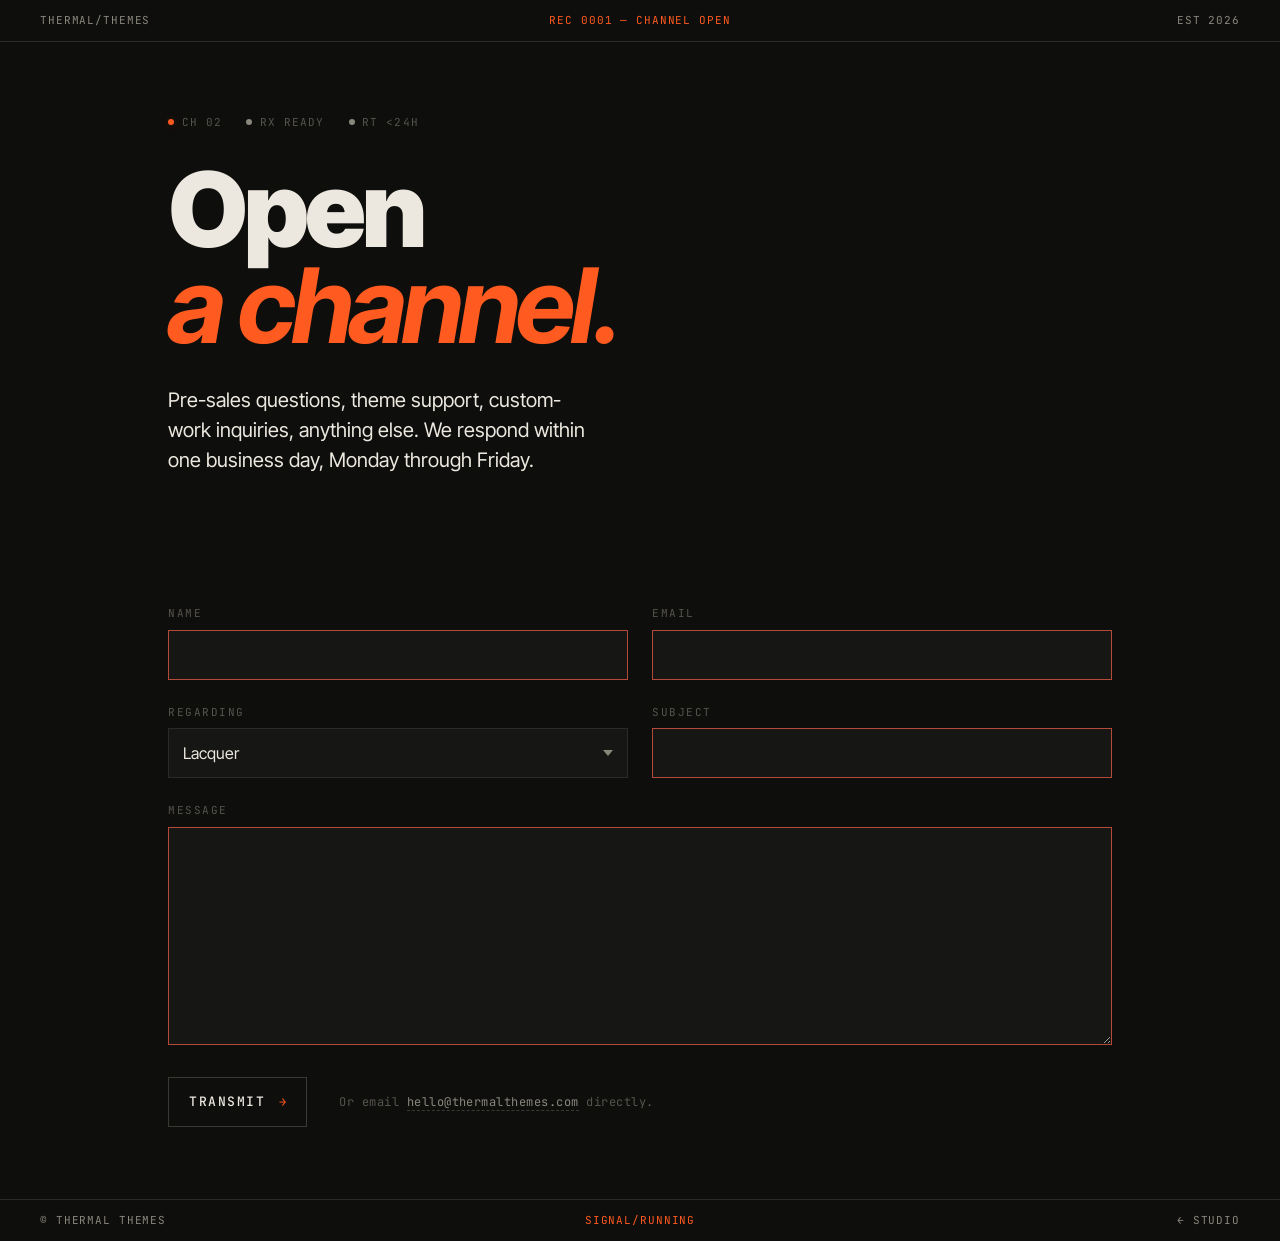
==== contact/index.html @ 706a57d7 "feat: add /contact page with Formspree backend Closes §21 of Theme Store policy (Documentation and c" ====
<!DOCTYPE html>
<html lang="en">
<head>
  <meta charset="UTF-8">
  <meta name="viewport" content="width=device-width, initial-scale=1.0">
  <title>Contact — Thermal Themes</title>
  <meta name="description" content="Contact Thermal Themes. Pre-sales questions, theme support, custom work inquiries. Response within one business day.">
  <link rel="preconnect" href="https://fonts.googleapis.com">
  <link rel="preconnect" href="https://fonts.gstatic.com" crossorigin>
  <link rel="stylesheet" href="https://fonts.googleapis.com/css2?family=JetBrains+Mono:wght@400;500;700&family=Inter+Tight:wght@400;500;700;900&display=swap">
  <link rel="stylesheet" href="/style.css">
</head>
<body>
  <div class="grain"></div>

  <header class="bar bar--top">
    <a class="bar__item bar__link" href="/">THERMAL/THEMES</a>
    <span class="bar__item bar__item--center">REC 0001 — CHANNEL OPEN</span>
    <span class="bar__item bar__item--right">EST 2026</span>
  </header>

  <main class="stage">

    <section class="hero">
      <div class="hero__chrome">
        <span class="tick">CH 02</span>
        <span class="tick">RX READY</span>
        <span class="tick">RT &lt;24H</span>
      </div>
      <h1 class="hero__title">
        <span class="hero__line">Open</span>
        <span class="hero__line hero__line--accent">a channel.</span>
      </h1>
      <p class="hero__lede">
        Pre-sales questions, theme support, custom-work inquiries, anything else. We respond within one business day, Monday through Friday.
      </p>
    </section>

    <section class="form-section" aria-label="Contact form">
      <form class="form" action="https://formspree.io/f/FORMSPREE_FORM_ID" method="POST" novalidate>
        <input type="hidden" name="_next" value="https://thermalthemes.com/contact/thanks/">
        <input type="hidden" name="_subject" value="thermalthemes.com — new contact form submission">

        <div class="form__row">
          <div class="field">
            <label class="field__label" for="name">NAME</label>
            <input class="field__input" type="text" id="name" name="name" required autocomplete="name">
          </div>
          <div class="field">
            <label class="field__label" for="email">EMAIL</label>
            <input class="field__input" type="email" id="email" name="email" required autocomplete="email">
          </div>
        </div>

        <div class="form__row">
          <div class="field">
            <label class="field__label" for="theme">REGARDING</label>
            <select class="field__input field__input--select" id="theme" name="theme" required>
              <option value="Lacquer">Lacquer</option>
              <option value="Pre-sales question">Pre-sales question</option>
              <option value="Custom work">Custom work</option>
              <option value="Other">Other</option>
            </select>
          </div>
          <div class="field">
            <label class="field__label" for="subject">SUBJECT</label>
            <input class="field__input" type="text" id="subject" name="subject" required>
          </div>
        </div>

        <div class="field">
          <label class="field__label" for="message">MESSAGE</label>
          <textarea class="field__input field__input--textarea" id="message" name="message" rows="8" required></textarea>
        </div>

        <div class="field field--honeypot" aria-hidden="true">
          <label for="_gotcha">Leave this field empty if you're human</label>
          <input type="text" id="_gotcha" name="_gotcha" tabindex="-1" autocomplete="off">
        </div>

        <div class="form__footer">
          <button class="cta cta--submit" type="submit">
            <span class="cta__label">Transmit</span>
            <span class="cta__addr">→</span>
          </button>
          <p class="form__note">
            Or email <a class="form__email" href="mailto:hello@thermalthemes.com">hello@thermalthemes.com</a> directly.
          </p>
        </div>
      </form>
    </section>

  </main>

  <footer class="bar bar--bottom">
    <span class="bar__item">© THERMAL THEMES</span>
    <span class="bar__item bar__item--center">SIGNAL/RUNNING</span>
    <a class="bar__item bar__item--right bar__link" href="/">← STUDIO</a>
  </footer>
</body>
</html>
---- style.css ----
/* ─────────────────────────────────────────────────────────────
   THERMAL THEMES — instrumentation register
   Dark stage. Mono data. Single heat accent. Real swing.
   ───────────────────────────────────────────────────────────── */

:root {
  --bg:        #0e0e0c;       /* deep neutral, slightly warm */
  --bg-2:      #161614;
  --line:      #2a2a26;
  --line-hot:  #3a3a34;
  --ink:       #ece8df;       /* warm bone */
  --ink-mid:   #8a877d;
  --ink-dim:   #56544c;
  --heat:      #ff5a1f;       /* the one accent. don't add more. */
  --heat-low:  #ff5a1f33;

  --mono: "JetBrains Mono", "SF Mono", ui-monospace, monospace;
  --display: "Inter Tight", system-ui, sans-serif;

  --gutter: clamp(1.25rem, 4vw, 2.5rem);
  --measure: 64rem;
}

* { box-sizing: border-box; margin: 0; padding: 0; }

html { font-size: 16px; -webkit-text-size-adjust: 100%; }

body {
  background: var(--bg);
  color: var(--ink);
  font-family: var(--display);
  font-weight: 400;
  line-height: 1.5;
  font-feature-settings: "kern", "liga", "ss01";
  -webkit-font-smoothing: antialiased;
  -moz-osx-font-smoothing: grayscale;
  min-height: 100vh;
  display: flex;
  flex-direction: column;
  position: relative;
  overflow-x: hidden;
}

::selection { background: var(--heat); color: var(--bg); }

/* ─── Grain overlay ──────────────────────────────────────── */

.grain {
  position: fixed;
  inset: 0;
  pointer-events: none;
  z-index: 1;
  opacity: 0.06;
  mix-blend-mode: overlay;
  background-image: url("data:image/svg+xml;utf8,<svg xmlns='http://www.w3.org/2000/svg' width='200' height='200'><filter id='n'><feTurbulence type='fractalNoise' baseFrequency='0.9' numOctaves='2' stitchTiles='stitch'/><feColorMatrix values='0 0 0 0 0 0 0 0 0 0 0 0 0 0 0 0 0 0 0.5 0'/></filter><rect width='200' height='200' filter='url(%23n)'/></svg>");
}

/* ─── Top / Bottom system bars ───────────────────────────── */

.bar {
  position: relative;
  z-index: 2;
  display: grid;
  grid-template-columns: 1fr 1fr 1fr;
  align-items: center;
  padding: 0.75rem var(--gutter);
  font-family: var(--mono);
  font-size: 0.6875rem;
  letter-spacing: 0.08em;
  color: var(--ink-mid);
  border-bottom: 1px solid var(--line);
}

.bar--bottom {
  border-bottom: none;
  border-top: 1px solid var(--line);
  margin-top: auto;
}

.bar__item--center { text-align: center; color: var(--heat); }
.bar__item--right  { text-align: right; }

/* ─── Stage ──────────────────────────────────────────────── */

.stage {
  position: relative;
  z-index: 2;
  width: 100%;
  max-width: var(--measure);
  margin: 0 auto;
  padding: clamp(3rem, 8vh, 5rem) var(--gutter);
  display: flex;
  flex-direction: column;
  gap: clamp(4rem, 10vh, 7rem);
}

/* ─── Hero ───────────────────────────────────────────────── */

.hero { position: relative; }

.hero__chrome {
  display: flex;
  gap: 1.5rem;
  margin-bottom: 2rem;
  font-family: var(--mono);
  font-size: 0.6875rem;
  letter-spacing: 0.1em;
}

.tick {
  color: var(--ink-dim);
  position: relative;
  padding-left: 0.85rem;
}

.tick::before {
  content: "";
  position: absolute;
  left: 0;
  top: 50%;
  width: 6px;
  height: 6px;
  background: var(--heat);
  border-radius: 50%;
  transform: translateY(-50%);
  box-shadow: 0 0 8px var(--heat-low);
}

.tick:nth-child(2)::before { background: var(--ink-mid); box-shadow: none; }
.tick:nth-child(3)::before { background: var(--ink-mid); box-shadow: none; }

.hero__title {
  font-family: var(--display);
  font-weight: 900;
  font-size: clamp(2.75rem, 9vw, 6.5rem);
  line-height: 0.92;
  letter-spacing: -0.04em;
  margin-bottom: 2rem;
}

.hero__line { display: block; }

.hero__line--accent {
  color: var(--heat);
  font-style: italic;
  font-weight: 700;
}

.hero__lede {
  max-width: 36ch;
  font-size: clamp(1.0625rem, 1.8vw, 1.25rem);
  line-height: 1.5;
  color: var(--ink);
  margin-bottom: 2.5rem;
}

.hero__meta { display: flex; align-items: center; gap: 2rem; flex-wrap: wrap; }

.cta {
  display: inline-flex;
  align-items: baseline;
  gap: 0.85rem;
  padding: 0.9rem 1.25rem;
  border: 1px solid var(--line-hot);
  text-decoration: none;
  font-family: var(--mono);
  font-size: 0.8125rem;
  letter-spacing: 0.04em;
  color: var(--ink);
  transition: border-color 200ms ease, background 200ms ease;
}

.cta:hover {
  border-color: var(--heat);
  background: rgba(255, 90, 31, 0.04);
}

.cta__label {
  text-transform: uppercase;
  letter-spacing: 0.12em;
  font-weight: 500;
}

.cta__addr {
  color: var(--heat);
  font-size: 0.75rem;
  letter-spacing: 0.02em;
}

/* ─── Readout (status rows) ──────────────────────────────── */

.readout {
  border-top: 1px solid var(--line);
  border-bottom: 1px solid var(--line);
  padding: 0.5rem 0;
}

.readout__row {
  display: grid;
  grid-template-columns: 8.5rem 1fr;
  gap: 1.5rem;
  padding: 1rem 0;
  border-bottom: 1px dashed var(--line);
  align-items: baseline;
}

.readout__row:last-child { border-bottom: none; }

.readout__key {
  font-family: var(--mono);
  font-size: 0.6875rem;
  letter-spacing: 0.14em;
  color: var(--ink-dim);
  text-transform: uppercase;
}

.readout__val {
  font-family: var(--display);
  font-size: 1.0625rem;
  line-height: 1.45;
  color: var(--ink);
}

/* ─── Current build ──────────────────────────────────────── */

.dev { position: relative; }

.dev__head {
  display: flex;
  justify-content: space-between;
  align-items: center;
  margin-bottom: 1.25rem;
  font-family: var(--mono);
  font-size: 0.6875rem;
  letter-spacing: 0.14em;
  color: var(--ink-dim);
  text-transform: uppercase;
}

.dev__id { color: var(--heat); }

.dev__title {
  font-family: var(--display);
  font-weight: 700;
  font-size: clamp(1.875rem, 4vw, 2.75rem);
  line-height: 1;
  letter-spacing: -0.025em;
  margin-bottom: 1.25rem;
}

.dev__copy {
  max-width: 50ch;
  font-size: 1.0625rem;
  line-height: 1.55;
  color: var(--ink);
  margin-bottom: 2.5rem;
}

.dev__bars {
  display: grid;
  gap: 0.85rem;
  max-width: 40rem;
}

.dev__bar {
  display: grid;
  grid-template-columns: 9rem 1fr 2.5rem;
  align-items: center;
  gap: 1rem;
  font-family: var(--mono);
  font-size: 0.6875rem;
  letter-spacing: 0.08em;
}

.dev__bar-label { color: var(--ink-mid); text-transform: uppercase; }

.dev__bar-track {
  height: 4px;
  background: var(--bg-2);
  border: 1px solid var(--line);
  position: relative;
  overflow: hidden;
}

.dev__bar-fill {
  height: 100%;
  width: var(--w);
  background: var(--heat);
  box-shadow: 0 0 8px var(--heat-low);
  animation: fill 1.4s cubic-bezier(.2, .8, .2, 1) forwards;
  transform-origin: left;
}

@keyframes fill {
  from { transform: scaleX(0); }
  to   { transform: scaleX(1); }
}

.dev__bar-val { color: var(--ink); text-align: right; font-weight: 500; }

.dev__bar:nth-child(1) .dev__bar-fill { animation-delay: 0.1s; }
.dev__bar:nth-child(2) .dev__bar-fill { animation-delay: 0.25s; }
.dev__bar:nth-child(3) .dev__bar-fill { animation-delay: 0.4s; }
.dev__bar:nth-child(4) .dev__bar-fill { animation-delay: 0.55s; }

/* When fill is 0%, no animation needed — stays empty */
.dev__bar-fill[style*="--w: 0%"] { animation: none; }

/* ─── Contact ────────────────────────────────────────────── */

.contact {
  border-top: 1px solid var(--line);
  padding-top: 3rem;
}

.contact__pre {
  font-family: var(--display);
  font-size: 1.0625rem;
  color: var(--ink-mid);
  max-width: 50ch;
  margin-bottom: 1.25rem;
}

.contact__link {
  display: inline-block;
  font-family: var(--display);
  font-weight: 700;
  font-size: clamp(1.75rem, 4.5vw, 2.75rem);
  letter-spacing: -0.025em;
  color: var(--heat);
  text-decoration: none;
  border-bottom: 2px solid transparent;
  padding-bottom: 0.1em;
  transition: border-color 200ms ease;
  margin-bottom: 1.25rem;
}

.contact__link:hover {
  border-bottom-color: var(--heat);
}

.contact__sub {
  font-family: var(--mono);
  font-size: 0.8125rem;
  letter-spacing: 0.04em;
  color: var(--ink-dim);
}

.contact__sub-link {
  color: var(--ink-mid);
  text-decoration: none;
  border-bottom: 1px dashed var(--line-hot);
  transition: color 200ms ease, border-color 200ms ease;
}

.contact__sub-link:hover {
  color: var(--heat);
  border-bottom-color: var(--heat);
}

/* ─── Bar link ───────────────────────────────────────────── */

.bar__link {
  color: inherit;
  text-decoration: none;
  transition: color 200ms ease;
}

.bar__link:hover { color: var(--heat); }

/* ─── Contact form ───────────────────────────────────────── */

.form-section { position: relative; }

.form {
  display: grid;
  gap: 1.5rem;
}

.form__row {
  display: grid;
  grid-template-columns: 1fr 1fr;
  gap: 1.5rem;
}

.field { display: flex; flex-direction: column; gap: 0.5rem; position: relative; }

.field__label {
  font-family: var(--mono);
  font-size: 0.6875rem;
  letter-spacing: 0.14em;
  color: var(--ink-dim);
  text-transform: uppercase;
}

.field__input {
  font-family: var(--display);
  font-size: 1rem;
  line-height: 1.5;
  color: var(--ink);
  background: var(--bg-2);
  border: 1px solid var(--line);
  border-radius: 0;
  padding: 0.75rem 0.85rem;
  width: 100%;
  transition: border-color 200ms ease, background 200ms ease;
  appearance: none;
  -webkit-appearance: none;
}

.field__input:hover  { border-color: var(--line-hot); }
.field__input:focus  {
  outline: none;
  border-color: var(--heat);
  background: rgba(255, 90, 31, 0.04);
}

.field__input::placeholder { color: var(--ink-dim); }

.field__input--textarea {
  resize: vertical;
  min-height: 8rem;
  font-family: var(--display);
}

.field__input--select {
  background-image: url("data:image/svg+xml;utf8,<svg xmlns='http://www.w3.org/2000/svg' width='10' height='6' viewBox='0 0 10 6'><path fill='%238a877d' d='M0 0l5 6 5-6z'/></svg>");
  background-repeat: no-repeat;
  background-position: right 0.85rem center;
  padding-right: 2.25rem;
  cursor: pointer;
}

.field__input--select:focus {
  background-image: url("data:image/svg+xml;utf8,<svg xmlns='http://www.w3.org/2000/svg' width='10' height='6' viewBox='0 0 10 6'><path fill='%23ff5a1f' d='M0 0l5 6 5-6z'/></svg>");
}

.field__input:invalid:not(:placeholder-shown):not(:focus) {
  border-color: #b54a3a;
}

/* Honeypot — visually hidden, accessibility hidden, off-screen */
.field--honeypot {
  position: absolute;
  left: -9999px;
  top: -9999px;
  opacity: 0;
  pointer-events: none;
  height: 0;
  width: 0;
  overflow: hidden;
}

.form__footer {
  display: flex;
  align-items: center;
  gap: 2rem;
  flex-wrap: wrap;
  margin-top: 0.5rem;
}

.cta--submit {
  cursor: pointer;
  background: transparent;
  font: inherit;
  font-family: var(--mono);
  font-size: 0.8125rem;
  letter-spacing: 0.04em;
}

.form__note {
  font-family: var(--mono);
  font-size: 0.75rem;
  letter-spacing: 0.04em;
  color: var(--ink-dim);
  margin: 0;
}

.form__email {
  color: var(--ink-mid);
  text-decoration: none;
  border-bottom: 1px dashed var(--line-hot);
  transition: color 200ms ease, border-color 200ms ease;
}

.form__email:hover {
  color: var(--heat);
  border-bottom-color: var(--heat);
}

/* ─── Mobile tightening ──────────────────────────────────── */

@media (max-width: 600px) {
  .bar__item--center { display: none; }
  .bar { grid-template-columns: 1fr 1fr; }

  .hero__chrome { gap: 1rem; flex-wrap: wrap; }

  .readout__row {
    grid-template-columns: 1fr;
    gap: 0.4rem;
  }

  .dev__bar {
    grid-template-columns: 7rem 1fr 2rem;
    gap: 0.75rem;
  }

  .form__row { grid-template-columns: 1fr; gap: 1.25rem; }
  .form { gap: 1.25rem; }
}
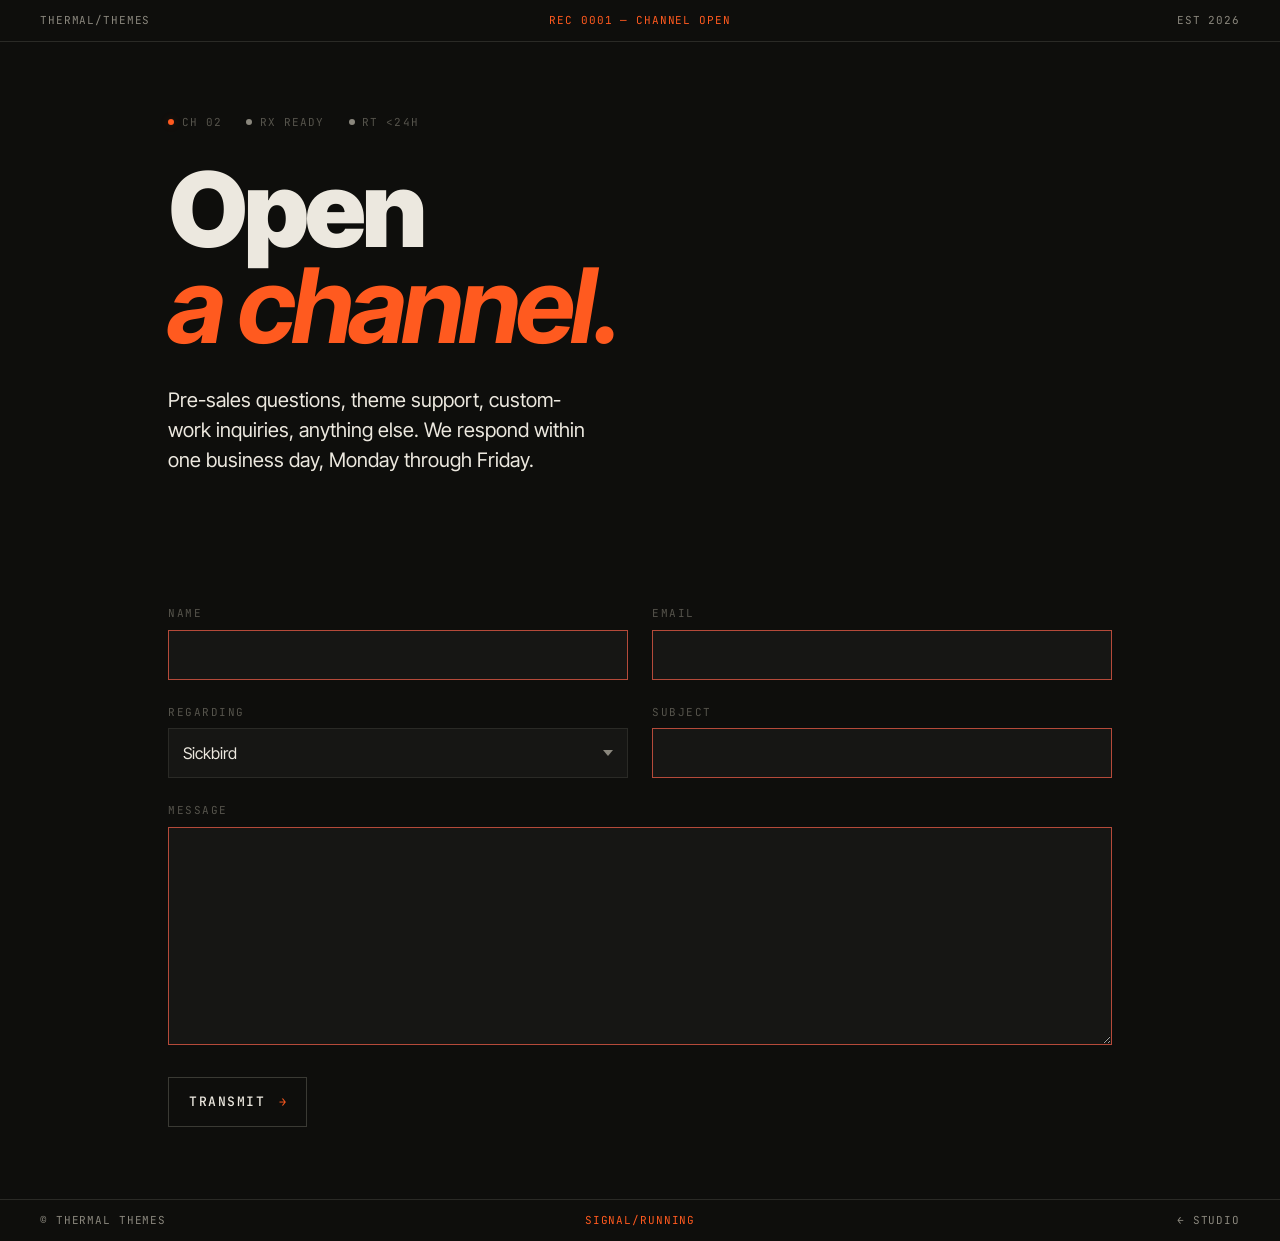
==== commit cd81e4ce: "Update site to current: Sickbird as current build, form-only contact - Homepage hero lede and meta d" ====
--- a/contact/index.html
+++ b/contact/index.html
@@ -37,7 +37,7 @@
     </section>
 
     <section class="form-section" aria-label="Contact form">
-      <form class="form" action="https://formspree.io/f/FORMSPREE_FORM_ID" method="POST" novalidate>
+      <form class="form" action="https://formspree.io/f/mnjrpjwd" method="POST" novalidate>
         <input type="hidden" name="_next" value="https://thermalthemes.com/contact/thanks/">
         <input type="hidden" name="_subject" value="thermalthemes.com — new contact form submission">
 
@@ -56,7 +56,7 @@
           <div class="field">
             <label class="field__label" for="theme">REGARDING</label>
             <select class="field__input field__input--select" id="theme" name="theme" required>
-              <option value="Lacquer">Lacquer</option>
+              <option value="Sickbird">Sickbird</option>
               <option value="Pre-sales question">Pre-sales question</option>
               <option value="Custom work">Custom work</option>
               <option value="Other">Other</option>
@@ -83,9 +83,6 @@
             <span class="cta__label">Transmit</span>
             <span class="cta__addr">→</span>
           </button>
-          <p class="form__note">
-            Or email <a class="form__email" href="mailto:hello@thermalthemes.com">hello@thermalthemes.com</a> directly.
-          </p>
         </div>
       </form>
     </section>
--- a/style.css
+++ b/style.css
@@ -256,55 +256,12 @@
   margin-bottom: 2.5rem;
 }
 
-.dev__bars {
-  display: grid;
-  gap: 0.85rem;
+.dev__status {
   max-width: 40rem;
-}
-
-.dev__bar {
-  display: grid;
-  grid-template-columns: 9rem 1fr 2.5rem;
-  align-items: center;
-  gap: 1rem;
-  font-family: var(--mono);
-  font-size: 0.6875rem;
-  letter-spacing: 0.08em;
-}
-
-.dev__bar-label { color: var(--ink-mid); text-transform: uppercase; }
-
-.dev__bar-track {
-  height: 4px;
-  background: var(--bg-2);
-  border: 1px solid var(--line);
-  position: relative;
-  overflow: hidden;
-}
-
-.dev__bar-fill {
-  height: 100%;
-  width: var(--w);
-  background: var(--heat);
-  box-shadow: 0 0 8px var(--heat-low);
-  animation: fill 1.4s cubic-bezier(.2, .8, .2, 1) forwards;
-  transform-origin: left;
-}
-
-@keyframes fill {
-  from { transform: scaleX(0); }
-  to   { transform: scaleX(1); }
-}
-
-.dev__bar-val { color: var(--ink); text-align: right; font-weight: 500; }
-
-.dev__bar:nth-child(1) .dev__bar-fill { animation-delay: 0.1s; }
-.dev__bar:nth-child(2) .dev__bar-fill { animation-delay: 0.25s; }
-.dev__bar:nth-child(3) .dev__bar-fill { animation-delay: 0.4s; }
-.dev__bar:nth-child(4) .dev__bar-fill { animation-delay: 0.55s; }
-
-/* When fill is 0%, no animation needed — stays empty */
-.dev__bar-fill[style*="--w: 0%"] { animation: none; }
+  border-top: 1px solid var(--line);
+  border-bottom: 1px solid var(--line);
+  padding: 0.25rem 0;
+}
 
 /* ─── Contact ────────────────────────────────────────────── */
 
@@ -344,18 +301,6 @@
   font-size: 0.8125rem;
   letter-spacing: 0.04em;
   color: var(--ink-dim);
-}
-
-.contact__sub-link {
-  color: var(--ink-mid);
-  text-decoration: none;
-  border-bottom: 1px dashed var(--line-hot);
-  transition: color 200ms ease, border-color 200ms ease;
-}
-
-.contact__sub-link:hover {
-  color: var(--heat);
-  border-bottom-color: var(--heat);
 }
 
 /* ─── Bar link ───────────────────────────────────────────── */
@@ -468,26 +413,6 @@
   letter-spacing: 0.04em;
 }
 
-.form__note {
-  font-family: var(--mono);
-  font-size: 0.75rem;
-  letter-spacing: 0.04em;
-  color: var(--ink-dim);
-  margin: 0;
-}
-
-.form__email {
-  color: var(--ink-mid);
-  text-decoration: none;
-  border-bottom: 1px dashed var(--line-hot);
-  transition: color 200ms ease, border-color 200ms ease;
-}
-
-.form__email:hover {
-  color: var(--heat);
-  border-bottom-color: var(--heat);
-}
-
 /* ─── Mobile tightening ──────────────────────────────────── */
 
 @media (max-width: 600px) {
@@ -501,11 +426,6 @@
     gap: 0.4rem;
   }
 
-  .dev__bar {
-    grid-template-columns: 7rem 1fr 2rem;
-    gap: 0.75rem;
-  }
-
   .form__row { grid-template-columns: 1fr; gap: 1.25rem; }
   .form { gap: 1.25rem; }
 }
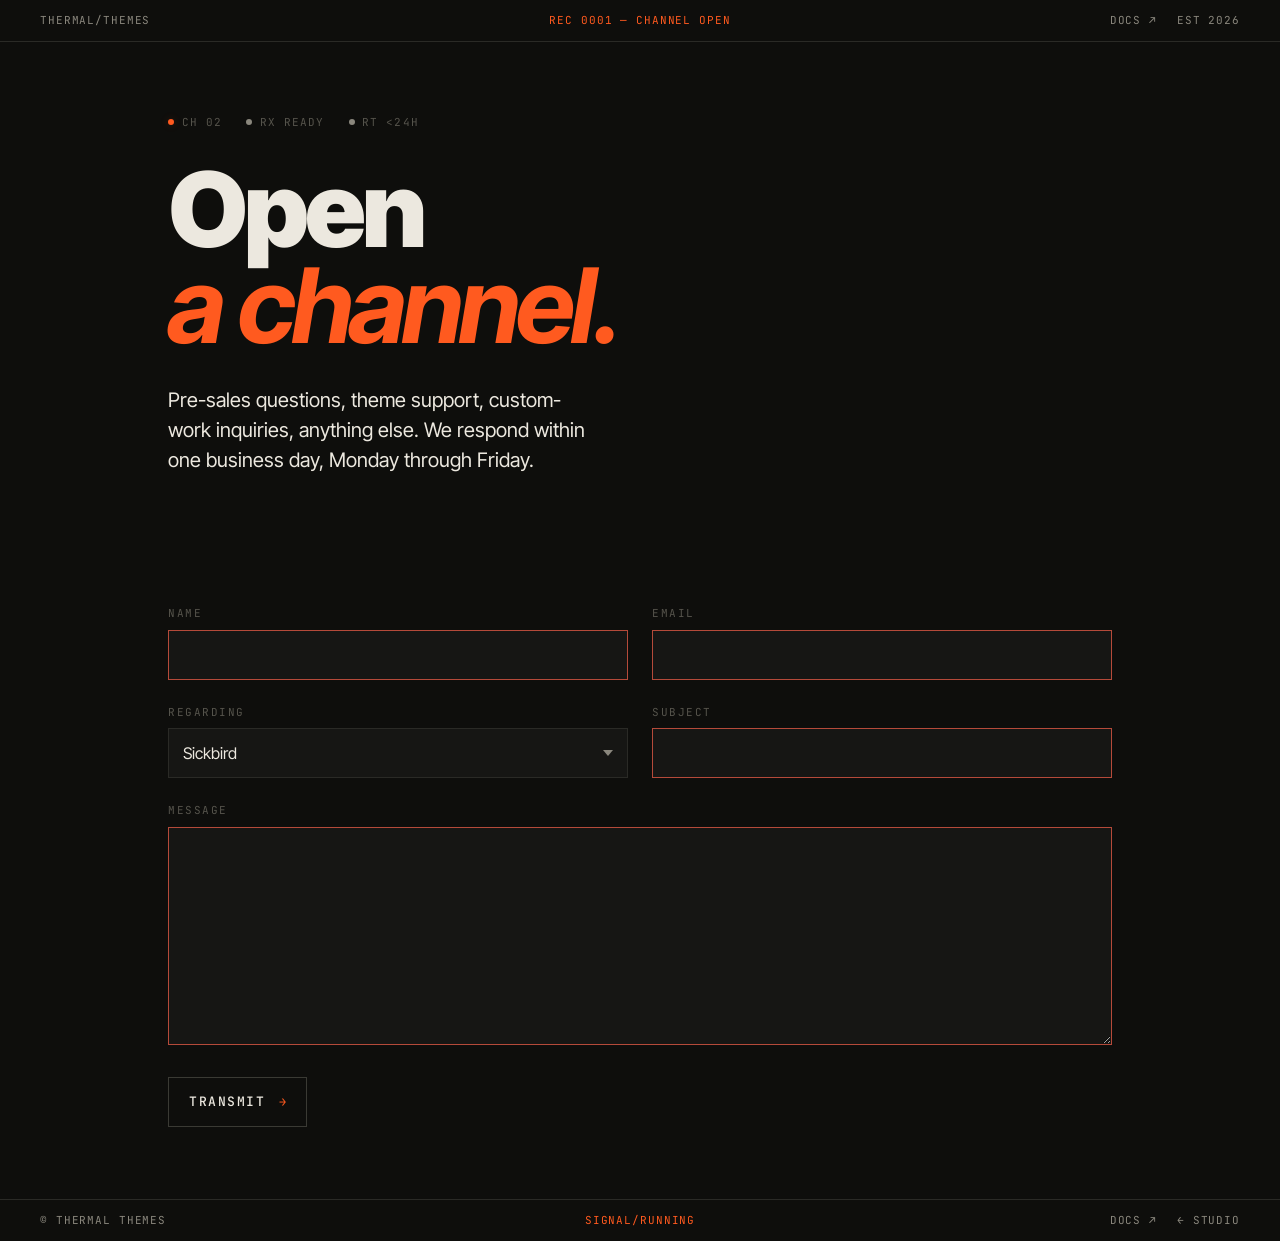
==== commit dfc98140: "Rebrand current build from Sickbird to Prismatic; add Docs nav Prismatic is the studio's first theme" ====
--- a/contact/index.html
+++ b/contact/index.html
@@ -16,7 +16,10 @@
   <header class="bar bar--top">
     <a class="bar__item bar__link" href="/">THERMAL/THEMES</a>
     <span class="bar__item bar__item--center">REC 0001 — CHANNEL OPEN</span>
-    <span class="bar__item bar__item--right">EST 2026</span>
+    <span class="bar__item bar__item--right bar__item--nav">
+      <a class="bar__link" href="https://docs.thermalthemes.com/">DOCS ↗</a>
+      <span>EST 2026</span>
+    </span>
   </header>
 
   <main class="stage">
@@ -92,7 +95,10 @@
   <footer class="bar bar--bottom">
     <span class="bar__item">© THERMAL THEMES</span>
     <span class="bar__item bar__item--center">SIGNAL/RUNNING</span>
-    <a class="bar__item bar__item--right bar__link" href="/">← STUDIO</a>
+    <span class="bar__item bar__item--right bar__item--nav">
+      <a class="bar__link" href="https://docs.thermalthemes.com/">DOCS ↗</a>
+      <a class="bar__link" href="/">← STUDIO</a>
+    </span>
   </footer>
 </body>
 </html>
--- a/style.css
+++ b/style.css
@@ -79,6 +79,13 @@
 
 .bar__item--center { text-align: center; color: var(--heat); }
 .bar__item--right  { text-align: right; }
+
+.bar__item--nav {
+  display: flex;
+  justify-content: flex-end;
+  align-items: center;
+  gap: 1.25rem;
+}
 
 /* ─── Stage ──────────────────────────────────────────────── */
 
